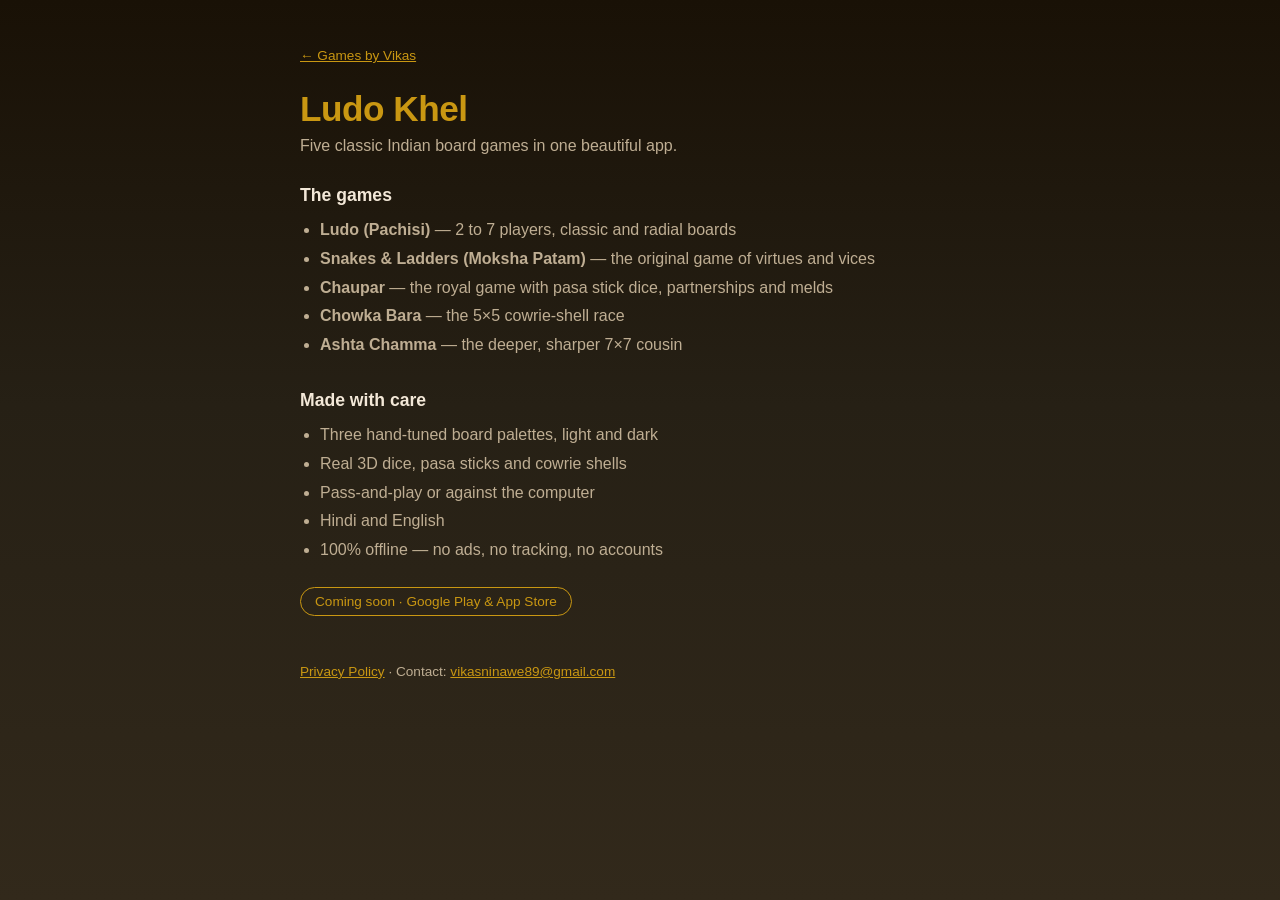
==== ludokhel/index.html @ 20a8bbf3 "Studio site: Ludo Khel page + privacy policy (en/hi) Co-Authored-By: Claude Fable 5 <noreply@anthrop" ====
<!doctype html>
<html lang="en">
<head>
<meta charset="utf-8">
<meta name="viewport" content="width=device-width, initial-scale=1">
<title>Ludo Khel — Indian Board Games</title>
<meta name="description" content="Ludo, Snakes & Ladders, Chaupar, Chowka Bara, Ashta Chamma — offline, no ads, Hindi & English.">
<style>
  :root{--bg1:#191106;--bg2:#262015;--bg3:#32291b;--gold:#c99712;--ink:#f3e8d8;--dim:#bfae93;--line:#4a3f2c}
  *{box-sizing:border-box;margin:0}
  body{font-family:-apple-system,"Segoe UI",Roboto,sans-serif;background:linear-gradient(180deg,var(--bg1),var(--bg2) 45%,var(--bg3));color:var(--ink);min-height:100vh}
  .wrap{max-width:720px;margin:0 auto;padding:48px 20px 64px}
  .crumb{font-size:.85rem;margin-bottom:26px}
  h1{font-size:2.2rem;color:var(--gold);letter-spacing:-.5px}
  .tag{color:var(--dim);margin-top:8px}
  h2{font-size:1.1rem;margin:30px 0 10px;color:var(--ink)}
  ul{padding-left:20px;color:var(--dim);line-height:1.8}
  .badge{display:inline-block;margin-top:22px;font-size:.85rem;color:var(--gold);border:1px solid var(--gold);border-radius:999px;padding:6px 14px}
  footer{margin-top:44px;color:var(--dim);font-size:.85rem;line-height:1.8}
  a{color:var(--gold)}
</style>
</head>
<body>
<div class="wrap">
  <div class="crumb"><a href="/">← Games by Vikas</a></div>
  <h1>Ludo Khel</h1>
  <p class="tag">Five classic Indian board games in one beautiful app.</p>
  <h2>The games</h2>
  <ul>
    <li><b>Ludo (Pachisi)</b> — 2 to 7 players, classic and radial boards</li>
    <li><b>Snakes &amp; Ladders (Moksha Patam)</b> — the original game of virtues and vices</li>
    <li><b>Chaupar</b> — the royal game with pasa stick dice, partnerships and melds</li>
    <li><b>Chowka Bara</b> — the 5×5 cowrie-shell race</li>
    <li><b>Ashta Chamma</b> — the deeper, sharper 7×7 cousin</li>
  </ul>
  <h2>Made with care</h2>
  <ul>
    <li>Three hand-tuned board palettes, light and dark</li>
    <li>Real 3D dice, pasa sticks and cowrie shells</li>
    <li>Pass-and-play or against the computer</li>
    <li>Hindi and English</li>
    <li>100% offline — no ads, no tracking, no accounts</li>
  </ul>
  <span class="badge">Coming soon · Google Play &amp; App Store</span>
  <footer>
    <a href="/ludokhel/privacy/">Privacy Policy</a> ·
    Contact: <a href="mailto:vikasninawe89@gmail.com">vikasninawe89@gmail.com</a>
  </footer>
</div>
</body>
</html>
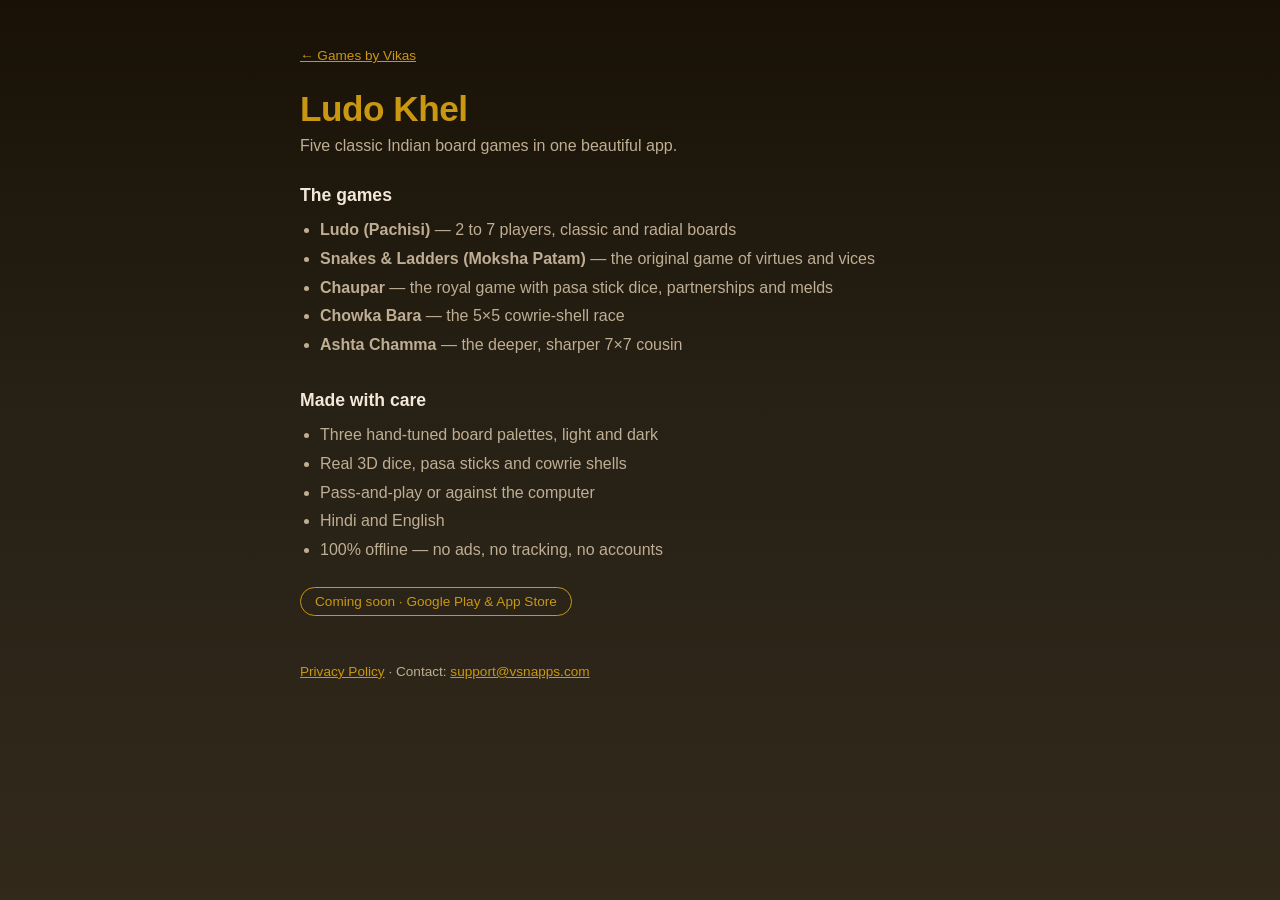
==== commit ef17f44d: "Support email -> support@vsnapps.com Co-Authored-By: Claude Fable 5 <noreply@anthropic.com>" ====
--- a/ludokhel/index.html
+++ b/ludokhel/index.html
@@ -44,7 +44,7 @@
   <span class="badge">Coming soon · Google Play &amp; App Store</span>
   <footer>
     <a href="/ludokhel/privacy/">Privacy Policy</a> ·
-    Contact: <a href="mailto:vikasninawe89@gmail.com">vikasninawe89@gmail.com</a>
+    Contact: <a href="mailto:support@vsnapps.com">support@vsnapps.com</a>
   </footer>
 </div>
 </body>
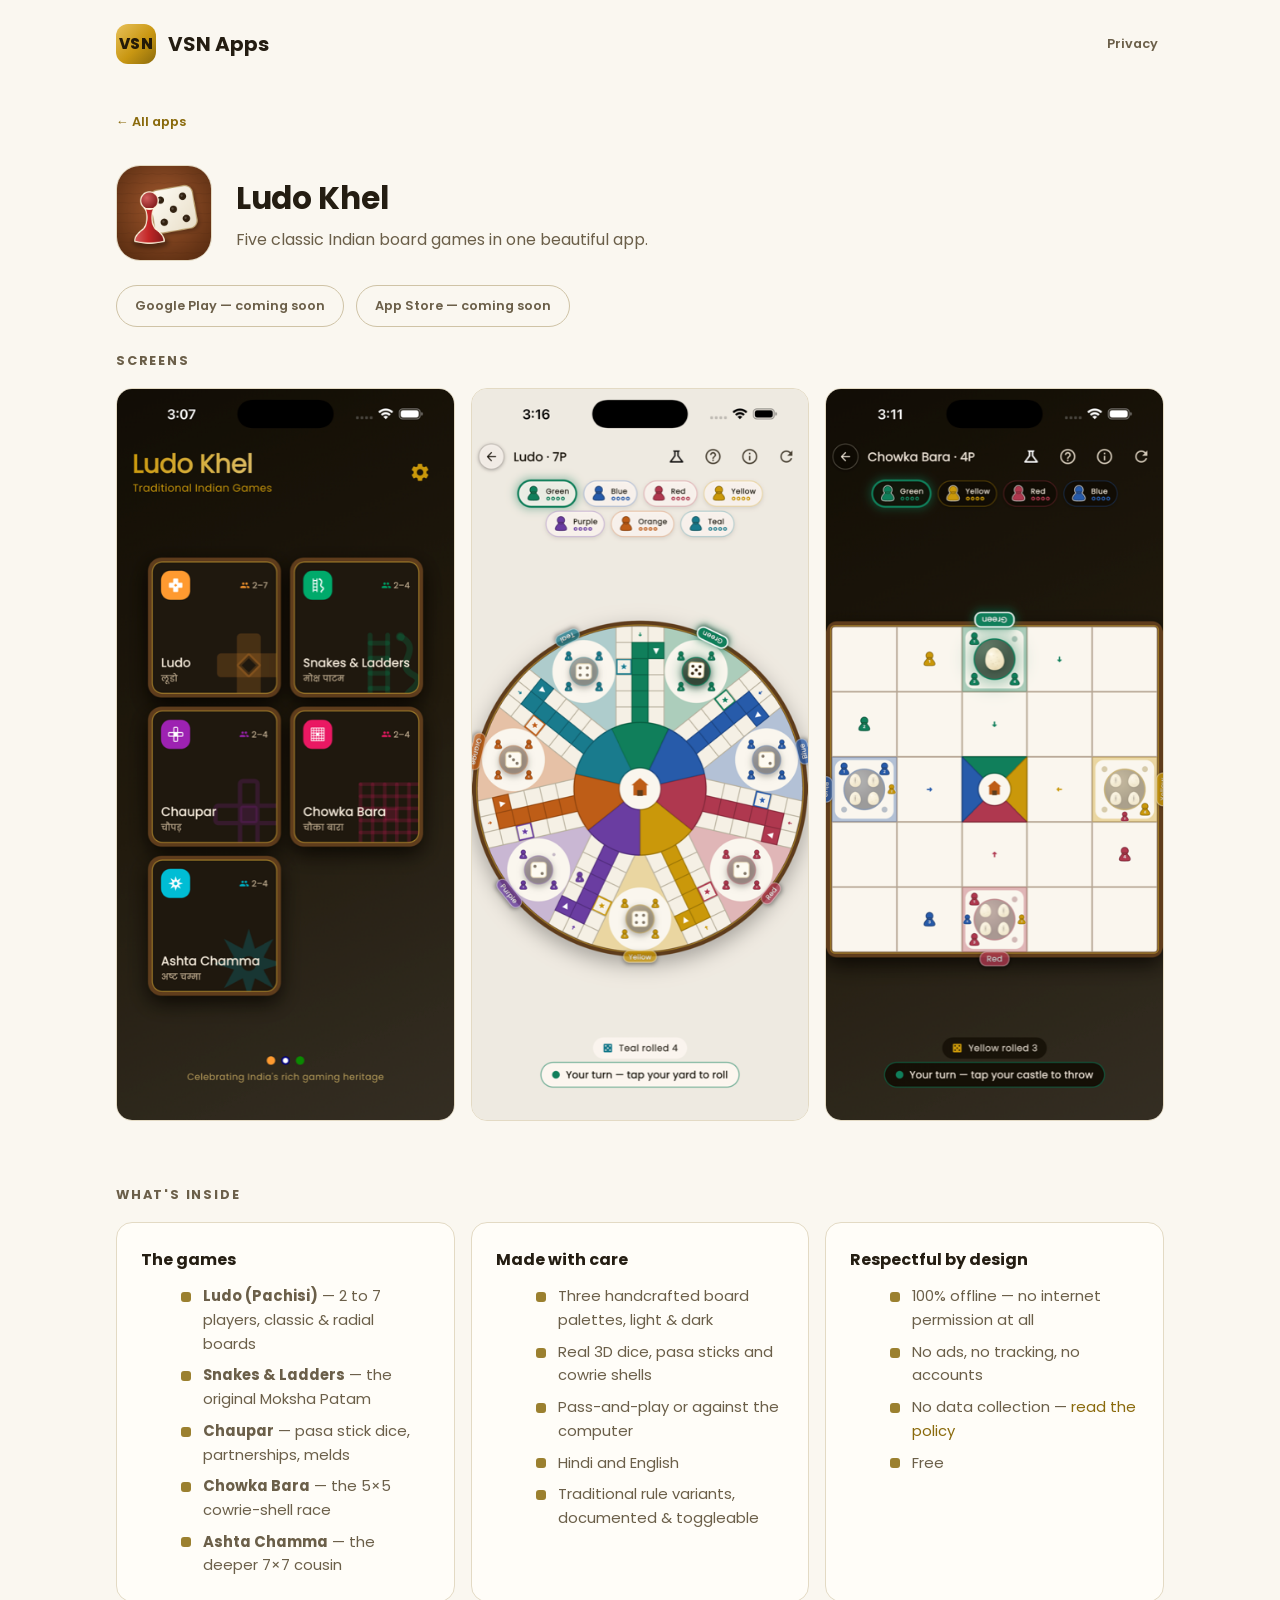
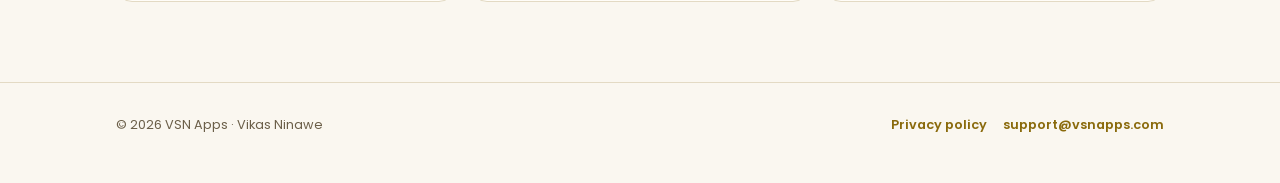
==== commit 137f4d4c: "Redesign: VSN Apps design system — token-driven, light+dark, app tiles Dark-first direction with gol" ====
--- a/ludokhel/index.html
+++ b/ludokhel/index.html
@@ -3,49 +3,93 @@
 <head>
 <meta charset="utf-8">
 <meta name="viewport" content="width=device-width, initial-scale=1">
-<title>Ludo Khel — Indian Board Games</title>
-<meta name="description" content="Ludo, Snakes & Ladders, Chaupar, Chowka Bara, Ashta Chamma — offline, no ads, Hindi & English.">
-<style>
-  :root{--bg1:#191106;--bg2:#262015;--bg3:#32291b;--gold:#c99712;--ink:#f3e8d8;--dim:#bfae93;--line:#4a3f2c}
-  *{box-sizing:border-box;margin:0}
-  body{font-family:-apple-system,"Segoe UI",Roboto,sans-serif;background:linear-gradient(180deg,var(--bg1),var(--bg2) 45%,var(--bg3));color:var(--ink);min-height:100vh}
-  .wrap{max-width:720px;margin:0 auto;padding:48px 20px 64px}
-  .crumb{font-size:.85rem;margin-bottom:26px}
-  h1{font-size:2.2rem;color:var(--gold);letter-spacing:-.5px}
-  .tag{color:var(--dim);margin-top:8px}
-  h2{font-size:1.1rem;margin:30px 0 10px;color:var(--ink)}
-  ul{padding-left:20px;color:var(--dim);line-height:1.8}
-  .badge{display:inline-block;margin-top:22px;font-size:.85rem;color:var(--gold);border:1px solid var(--gold);border-radius:999px;padding:6px 14px}
-  footer{margin-top:44px;color:var(--dim);font-size:.85rem;line-height:1.8}
-  a{color:var(--gold)}
-</style>
+<title>Ludo Khel — Five Classic Indian Board Games</title>
+<meta name="description" content="Ludo, Snakes & Ladders, Chaupar, Chowka Bara, Ashta Chamma — authentic rules, 3D dice, offline, no ads. Hindi & English.">
+<link rel="icon" type="image/png" href="/assets/favicon.png">
+<link rel="preconnect" href="https://fonts.googleapis.com">
+<link rel="preconnect" href="https://fonts.gstatic.com" crossorigin>
+<link href="https://fonts.googleapis.com/css2?family=Poppins:wght@400;600;700;800&display=swap" rel="stylesheet">
+<link rel="stylesheet" href="/assets/site.css">
 </head>
 <body>
-<div class="wrap">
-  <div class="crumb"><a href="/">← Games by Vikas</a></div>
-  <h1>Ludo Khel</h1>
-  <p class="tag">Five classic Indian board games in one beautiful app.</p>
-  <h2>The games</h2>
-  <ul>
-    <li><b>Ludo (Pachisi)</b> — 2 to 7 players, classic and radial boards</li>
-    <li><b>Snakes &amp; Ladders (Moksha Patam)</b> — the original game of virtues and vices</li>
-    <li><b>Chaupar</b> — the royal game with pasa stick dice, partnerships and melds</li>
-    <li><b>Chowka Bara</b> — the 5×5 cowrie-shell race</li>
-    <li><b>Ashta Chamma</b> — the deeper, sharper 7×7 cousin</li>
-  </ul>
-  <h2>Made with care</h2>
-  <ul>
-    <li>Three hand-tuned board palettes, light and dark</li>
-    <li>Real 3D dice, pasa sticks and cowrie shells</li>
-    <li>Pass-and-play or against the computer</li>
-    <li>Hindi and English</li>
-    <li>100% offline — no ads, no tracking, no accounts</li>
-  </ul>
-  <span class="badge">Coming soon · Google Play &amp; App Store</span>
-  <footer>
-    <a href="/ludokhel/privacy/">Privacy Policy</a> ·
-    Contact: <a href="mailto:support@vsnapps.com">support@vsnapps.com</a>
-  </footer>
-</div>
+<header class="site-head">
+  <div class="wrap">
+    <a class="brand" href="/"><span class="brand-mark" aria-hidden="true">VSN</span>VSN Apps</a>
+    <span class="head-spacer"></span>
+    <a class="head-link" href="/ludokhel/privacy/">Privacy</a>
+  </div>
+</header>
+
+<main class="wrap">
+  <nav class="crumb" aria-label="Breadcrumb"><a href="/">← All apps</a></nav>
+
+  <section class="app-head">
+    <img src="/assets/ludokhel/icon.png" alt="Ludo Khel app icon" width="96" height="96">
+    <div>
+      <h1>Ludo Khel</h1>
+      <p class="tag">Five classic Indian board games in one beautiful app.</p>
+    </div>
+  </section>
+
+  <div class="store-pills" aria-label="Availability">
+    <span class="pill">Google Play — coming soon</span>
+    <span class="pill">App Store — coming soon</span>
+  </div>
+
+  <section class="section" aria-labelledby="shots-h" style="padding-top:0">
+    <h2 id="shots-h" style="font-size:var(--fs-sm);font-weight:700;letter-spacing:.14em;text-transform:uppercase;color:var(--text-muted);margin-bottom:var(--s4)">Screens</h2>
+    <div class="shots">
+      <img src="/assets/ludokhel/home.png" alt="Home screen with the five game tiles in the Royal Heritage dark theme" loading="lazy">
+      <img src="/assets/ludokhel/ludo7.png" alt="Seven-player radial Ludo board" loading="lazy">
+      <img src="/assets/ludokhel/chowka.png" alt="Chowka Bara board with cowrie shells" loading="lazy">
+    </div>
+  </section>
+
+  <section class="section" aria-labelledby="games-h2">
+    <h2 id="games-h2" style="font-size:var(--fs-sm);font-weight:700;letter-spacing:.14em;text-transform:uppercase;color:var(--text-muted);margin-bottom:var(--s4)">What's inside</h2>
+    <div class="feature-cols">
+      <div class="feature-card">
+        <h3>The games</h3>
+        <ul>
+          <li><b>Ludo (Pachisi)</b> — 2 to 7 players, classic &amp; radial boards</li>
+          <li><b>Snakes &amp; Ladders</b> — the original Moksha Patam</li>
+          <li><b>Chaupar</b> — pasa stick dice, partnerships, melds</li>
+          <li><b>Chowka Bara</b> — the 5×5 cowrie-shell race</li>
+          <li><b>Ashta Chamma</b> — the deeper 7×7 cousin</li>
+        </ul>
+      </div>
+      <div class="feature-card">
+        <h3>Made with care</h3>
+        <ul>
+          <li>Three handcrafted board palettes, light &amp; dark</li>
+          <li>Real 3D dice, pasa sticks and cowrie shells</li>
+          <li>Pass-and-play or against the computer</li>
+          <li>Hindi and English</li>
+          <li>Traditional rule variants, documented &amp; toggleable</li>
+        </ul>
+      </div>
+      <div class="feature-card">
+        <h3>Respectful by design</h3>
+        <ul>
+          <li>100% offline — no internet permission at all</li>
+          <li>No ads, no tracking, no accounts</li>
+          <li>No data collection — <a href="/ludokhel/privacy/">read the policy</a></li>
+          <li>Free</li>
+        </ul>
+      </div>
+    </div>
+  </section>
+</main>
+
+<footer class="site-foot">
+  <div class="wrap">
+    <p>© 2026 VSN Apps · Vikas Ninawe</p>
+    <span class="foot-spacer"></span>
+    <nav aria-label="Footer">
+      <a href="/ludokhel/privacy/">Privacy policy</a>
+      <a href="mailto:support@vsnapps.com">support@vsnapps.com</a>
+    </nav>
+  </div>
+</footer>
 </body>
 </html>
--- a/assets/site.css
+++ b/assets/site.css
@@ -0,0 +1,146 @@
+/* ============ VSN Apps design system ============
+   Direction: dark-first / high-contrast. Gold accent, border elevation.
+   Semantic tokens only in components; primitives live here.        */
+
+:root{
+  /* primitives */
+  --gold-300:#e8c15a; --gold-400:#d9a92c; --gold-500:#c99712; --gold-700:#8a6a0c; --gold-800:#6e550e;
+  --ink-950:#15100a; --ink-900:#1d1710; --ink-850:#241d13; --ink-800:#2d2518; --ink-700:#3a3022;
+  --cream-50:#faf7f0; --cream-100:#f3eee2; --cream-200:#e7dfcc; --cream-400:#b9ae95;
+  --paper-900:#2a241a; --paper-100:#fffdf8;
+  --seat-g:#177e5b; --seat-b:#2b5ba8; --seat-y:#c99712; --seat-r:#ae3b50; --seat-p:#6a3fa0;
+
+  /* semantic — dark (default) */
+  --bg:var(--ink-950);
+  --bg-raise:var(--ink-900);
+  --surface:var(--ink-850);
+  --surface-hover:var(--ink-800);
+  --text:#f3ecdc;
+  --text-muted:#c7bba2;          /* 4.5:1+ on surface */
+  --accent:var(--gold-400);
+  --accent-strong:var(--gold-300);
+  --on-accent:#241a08;
+  --border:#453a28;
+  --border-strong:#5c4e35;
+  --shadow:0 18px 40px -22px rgba(0,0,0,.8);
+
+  /* type scale (1.25) & spacing (4 base) */
+  --fs-sm:.8rem; --fs-base:1rem; --fs-md:1.25rem; --fs-lg:1.563rem; --fs-xl:1.953rem; --fs-2xl:2.441rem;
+  --s1:4px; --s2:8px; --s3:12px; --s4:16px; --s5:24px; --s6:32px; --s7:48px; --s8:64px; --s9:96px;
+  --r-sm:10px; --r-md:16px; --r-lg:24px;
+  --maxw:1080px;
+}
+@media (prefers-color-scheme: light){
+  :root:not([data-theme="dark"]){
+    --bg:var(--cream-50); --bg-raise:var(--cream-100);
+    --surface:var(--paper-100); --surface-hover:#fff;
+    --text:#241d12; --text-muted:#6b5f49;
+    --accent:var(--gold-700); --accent-strong:var(--gold-800); --on-accent:#fff;
+    --border:#e3dac4; --border-strong:#cfc3a6;
+    --shadow:0 18px 40px -26px rgba(60,45,10,.35);
+  }
+}
+:root[data-theme="light"]{
+  --bg:var(--cream-50); --bg-raise:var(--cream-100);
+  --surface:var(--paper-100); --surface-hover:#fff;
+  --text:#241d12; --text-muted:#6b5f49;
+  --accent:var(--gold-700); --accent-strong:var(--gold-800); --on-accent:#fff;
+  --border:#e3dac4; --border-strong:#cfc3a6;
+  --shadow:0 18px 40px -26px rgba(60,45,10,.35);
+}
+
+*{box-sizing:border-box;margin:0}
+html{scroll-behavior:smooth}
+@media (prefers-reduced-motion: reduce){ html{scroll-behavior:auto} }
+body{
+  font-family:"Poppins",-apple-system,"Segoe UI",sans-serif;
+  background:var(--bg); color:var(--text);
+  font-size:var(--fs-base); line-height:1.6;
+  -webkit-font-smoothing:antialiased;
+}
+.wrap{max-width:var(--maxw);margin:0 auto;padding:0 var(--s4)}
+a{color:var(--accent);text-decoration:none}
+a:hover{color:var(--accent-strong);text-decoration:underline}
+:focus-visible{outline:2px solid var(--accent);outline-offset:3px;border-radius:4px}
+
+/* ---------- header ---------- */
+.site-head{padding:var(--s5) 0}
+.site-head .wrap{display:flex;align-items:center;gap:var(--s3)}
+.brand{display:flex;align-items:center;gap:var(--s3);color:var(--text);font-weight:700;font-size:var(--fs-md)}
+.brand:hover{text-decoration:none;color:var(--text)}
+.brand-mark{
+  width:40px;height:40px;border-radius:12px;flex:none;
+  background:linear-gradient(135deg,var(--gold-300),var(--gold-500) 55%,var(--gold-700));
+  color:#241a08;display:grid;place-items:center;
+  font-weight:800;font-size:.95rem;letter-spacing:.5px;
+}
+.head-spacer{flex:1}
+.head-link{font-size:var(--fs-sm);font-weight:600;color:var(--text-muted);padding:10px 6px}
+
+/* ---------- hero ---------- */
+.hero{padding:var(--s7) 0 var(--s6)}
+.hero h1{font-size:clamp(var(--fs-xl),5.5vw,var(--fs-2xl));line-height:1.12;letter-spacing:-.02em;max-width:18ch}
+.hero h1 em{font-style:normal;color:var(--accent)}
+.hero p{color:var(--text-muted);margin-top:var(--s4);max-width:52ch}
+.seat-dots{display:flex;gap:10px;margin-top:var(--s5)}
+.seat-dots span{width:12px;height:12px;border-radius:50%}
+
+/* ---------- sections ---------- */
+.section{padding:var(--s6) 0}
+.section>.wrap>h2{font-size:var(--fs-sm);font-weight:700;letter-spacing:.14em;text-transform:uppercase;color:var(--text-muted);margin-bottom:var(--s4)}
+
+/* ---------- app tiles ---------- */
+.tiles{display:grid;grid-template-columns:repeat(auto-fit,minmax(min(300px,100%),1fr));gap:var(--s4)}
+.tile{
+  display:flex;flex-direction:column;gap:var(--s4);
+  background:var(--surface);border:1px solid var(--border);border-radius:var(--r-lg);
+  padding:var(--s5);color:var(--text);
+}
+a.tile{transition:transform .18s ease-out,border-color .18s ease-out,box-shadow .18s ease-out}
+a.tile:hover{text-decoration:none;color:var(--text);border-color:var(--accent);box-shadow:var(--shadow)}
+@media (prefers-reduced-motion: no-preference){ a.tile:hover{transform:translateY(-3px)} }
+.tile-top{display:flex;align-items:center;gap:var(--s4);min-width:0}
+.tile-icon{width:64px;height:64px;border-radius:16px;flex:none;border:1px solid var(--border)}
+.tile-icon.placeholder{display:grid;place-items:center;background:var(--bg-raise);color:var(--text-muted);font-size:24px;border-style:dashed}
+.tile h3{font-size:var(--fs-md);line-height:1.25}
+.tile .kind{font-size:var(--fs-sm);color:var(--text-muted);font-weight:600}
+.tile p{color:var(--text-muted);font-size:.925rem}
+.chips{display:flex;flex-wrap:wrap;gap:var(--s2);margin-top:auto}
+.chip{font-size:var(--fs-sm);font-weight:600;border:1px solid var(--border-strong);color:var(--text-muted);border-radius:999px;padding:4px 12px}
+.chip.gold{border-color:var(--accent);color:var(--accent)}
+.tile.soon{border-style:dashed;justify-content:center;align-items:flex-start}
+
+/* ---------- app page ---------- */
+.crumb{font-size:var(--fs-sm);font-weight:600;padding-top:var(--s5)}
+.app-head{display:flex;gap:var(--s5);align-items:center;padding:var(--s6) 0 var(--s5);flex-wrap:wrap}
+.app-head img{width:96px;height:96px;border-radius:24px;border:1px solid var(--border)}
+.app-head h1{font-size:var(--fs-xl);letter-spacing:-.01em}
+.app-head .tag{color:var(--text-muted);margin-top:var(--s1)}
+.store-pills{display:flex;gap:var(--s3);flex-wrap:wrap;padding-bottom:var(--s5)}
+.pill{display:inline-flex;align-items:center;gap:8px;border:1px solid var(--border-strong);border-radius:999px;padding:10px 18px;font-size:var(--fs-sm);font-weight:600;color:var(--text-muted)}
+.shots{display:grid;grid-template-columns:repeat(auto-fit,minmax(min(240px,100%),1fr));gap:var(--s4)}
+.shots img{width:100%;height:auto;border-radius:var(--r-md);border:1px solid var(--border)}
+.feature-cols{display:grid;grid-template-columns:repeat(auto-fit,minmax(min(320px,100%),1fr));gap:var(--s4)}
+.feature-card{background:var(--surface);border:1px solid var(--border);border-radius:var(--r-md);padding:var(--s5)}
+.feature-card h3{font-size:var(--fs-base);margin-bottom:var(--s3)}
+.feature-card ul{list-style:none;display:grid;gap:var(--s2)}
+.feature-card li{color:var(--text-muted);font-size:.925rem;padding-left:22px;position:relative}
+.feature-card li::before{content:"";position:absolute;left:0;top:.52em;width:10px;height:10px;border-radius:3px;background:var(--accent);opacity:.85}
+
+/* ---------- document (privacy) ---------- */
+.doc{max-width:68ch;margin:0 auto;padding:var(--s5) var(--s4) var(--s8)}
+.doc h1{font-size:var(--fs-lg);letter-spacing:-.01em}
+.doc .meta{color:var(--text-muted);font-size:var(--fs-sm);margin:var(--s2) 0 var(--s5)}
+.doc h2{font-size:var(--fs-base);margin:var(--s5) 0 var(--s2)}
+.doc p{color:var(--text-muted);font-size:.95rem}
+.doc .lead{color:var(--text);font-weight:600}
+.doc hr{border:0;border-top:1px solid var(--border);margin:var(--s7) 0}
+.email{display:inline-block;margin-top:var(--s2);font-weight:700;color:var(--accent)}
+
+/* ---------- footer ---------- */
+.site-foot{border-top:1px solid var(--border);margin-top:var(--s7);padding:var(--s6) 0 var(--s7)}
+.site-foot .wrap{display:flex;flex-wrap:wrap;gap:var(--s4);align-items:center}
+.site-foot p{color:var(--text-muted);font-size:var(--fs-sm)}
+.foot-spacer{flex:1}
+.site-foot nav{display:flex;gap:var(--s4)}
+.site-foot a{font-size:var(--fs-sm);font-weight:600}
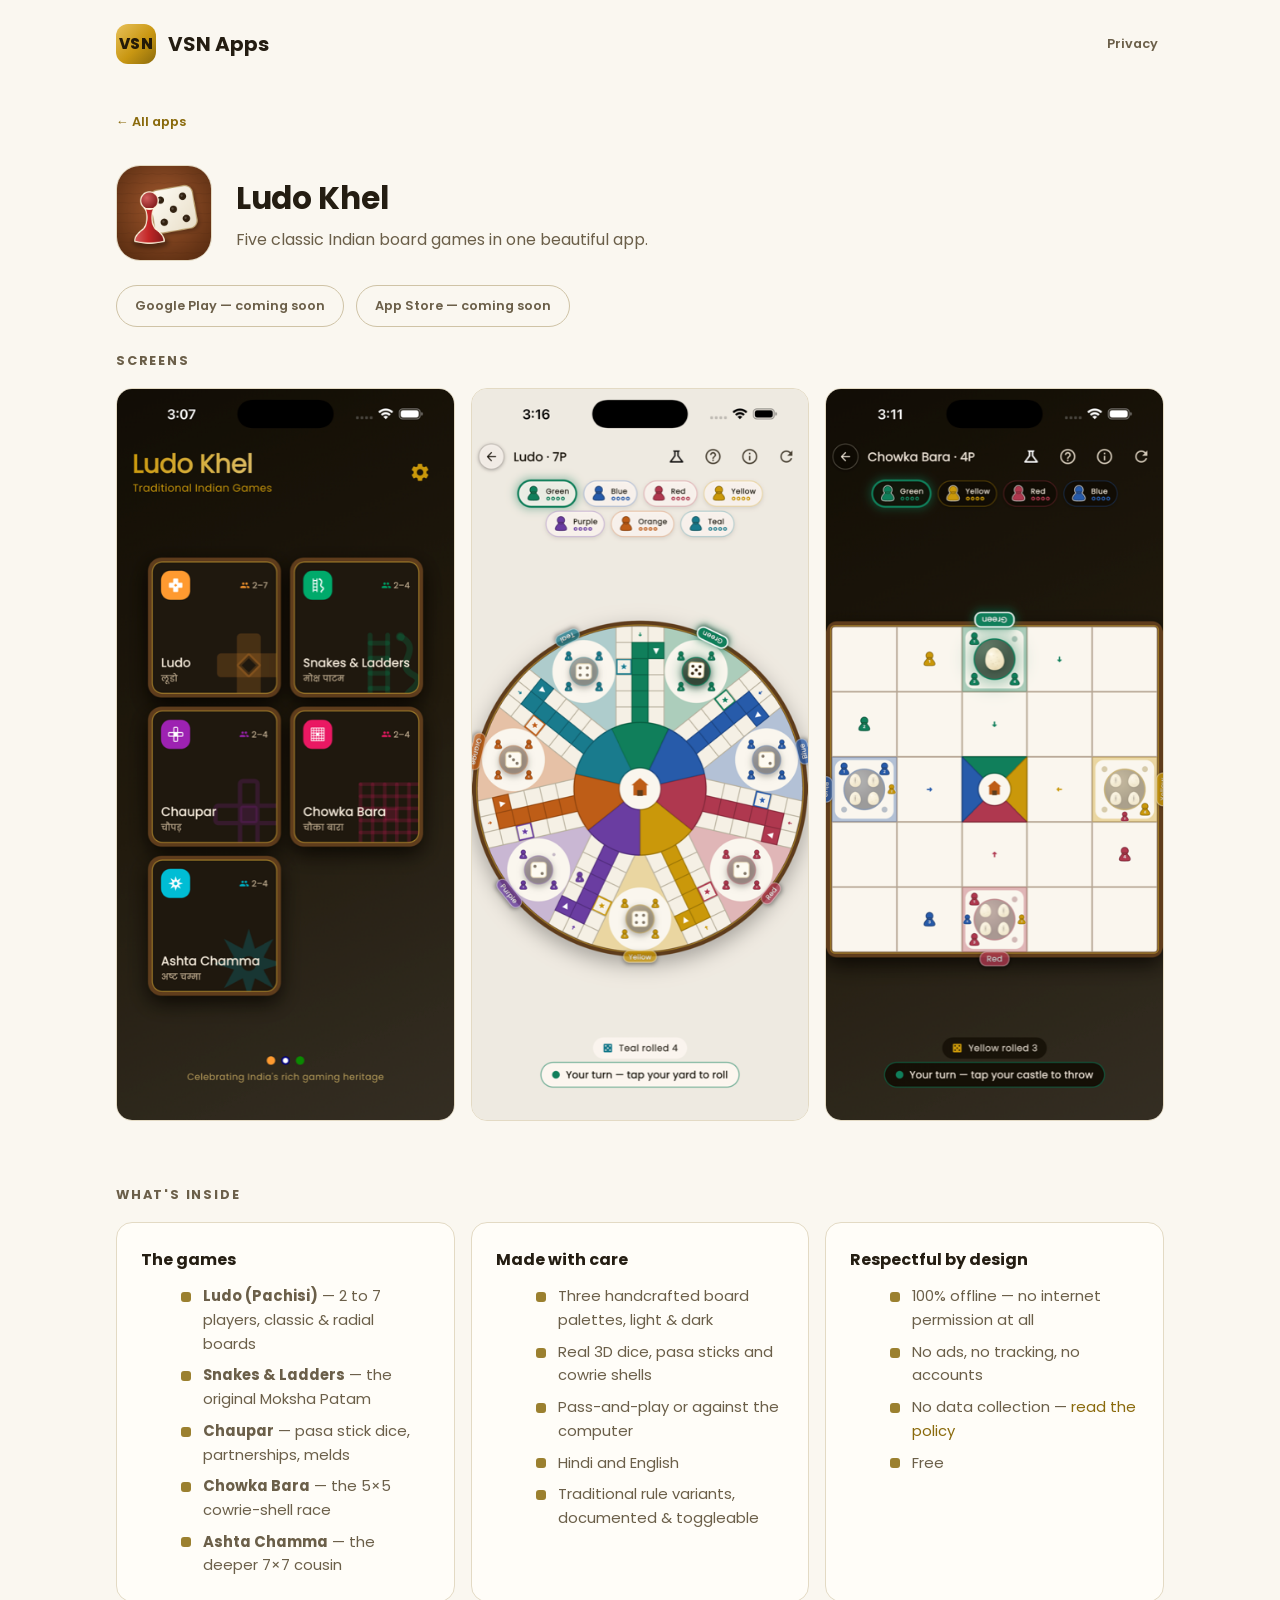
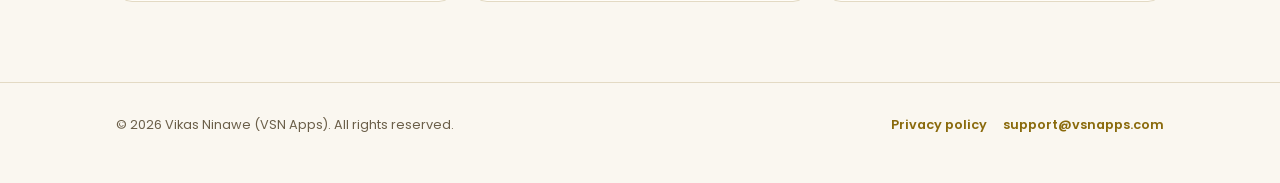
==== commit 732e8673: "Footer: proper copyright statement Co-Authored-By: Claude Fable 5 <noreply@anthropic.com>" ====
--- a/ludokhel/index.html
+++ b/ludokhel/index.html
@@ -83,7 +83,7 @@
 
 <footer class="site-foot">
   <div class="wrap">
-    <p>© 2026 VSN Apps · Vikas Ninawe</p>
+    <p>© 2026 Vikas Ninawe (VSN Apps). All rights reserved.</p>
     <span class="foot-spacer"></span>
     <nav aria-label="Footer">
       <a href="/ludokhel/privacy/">Privacy policy</a>
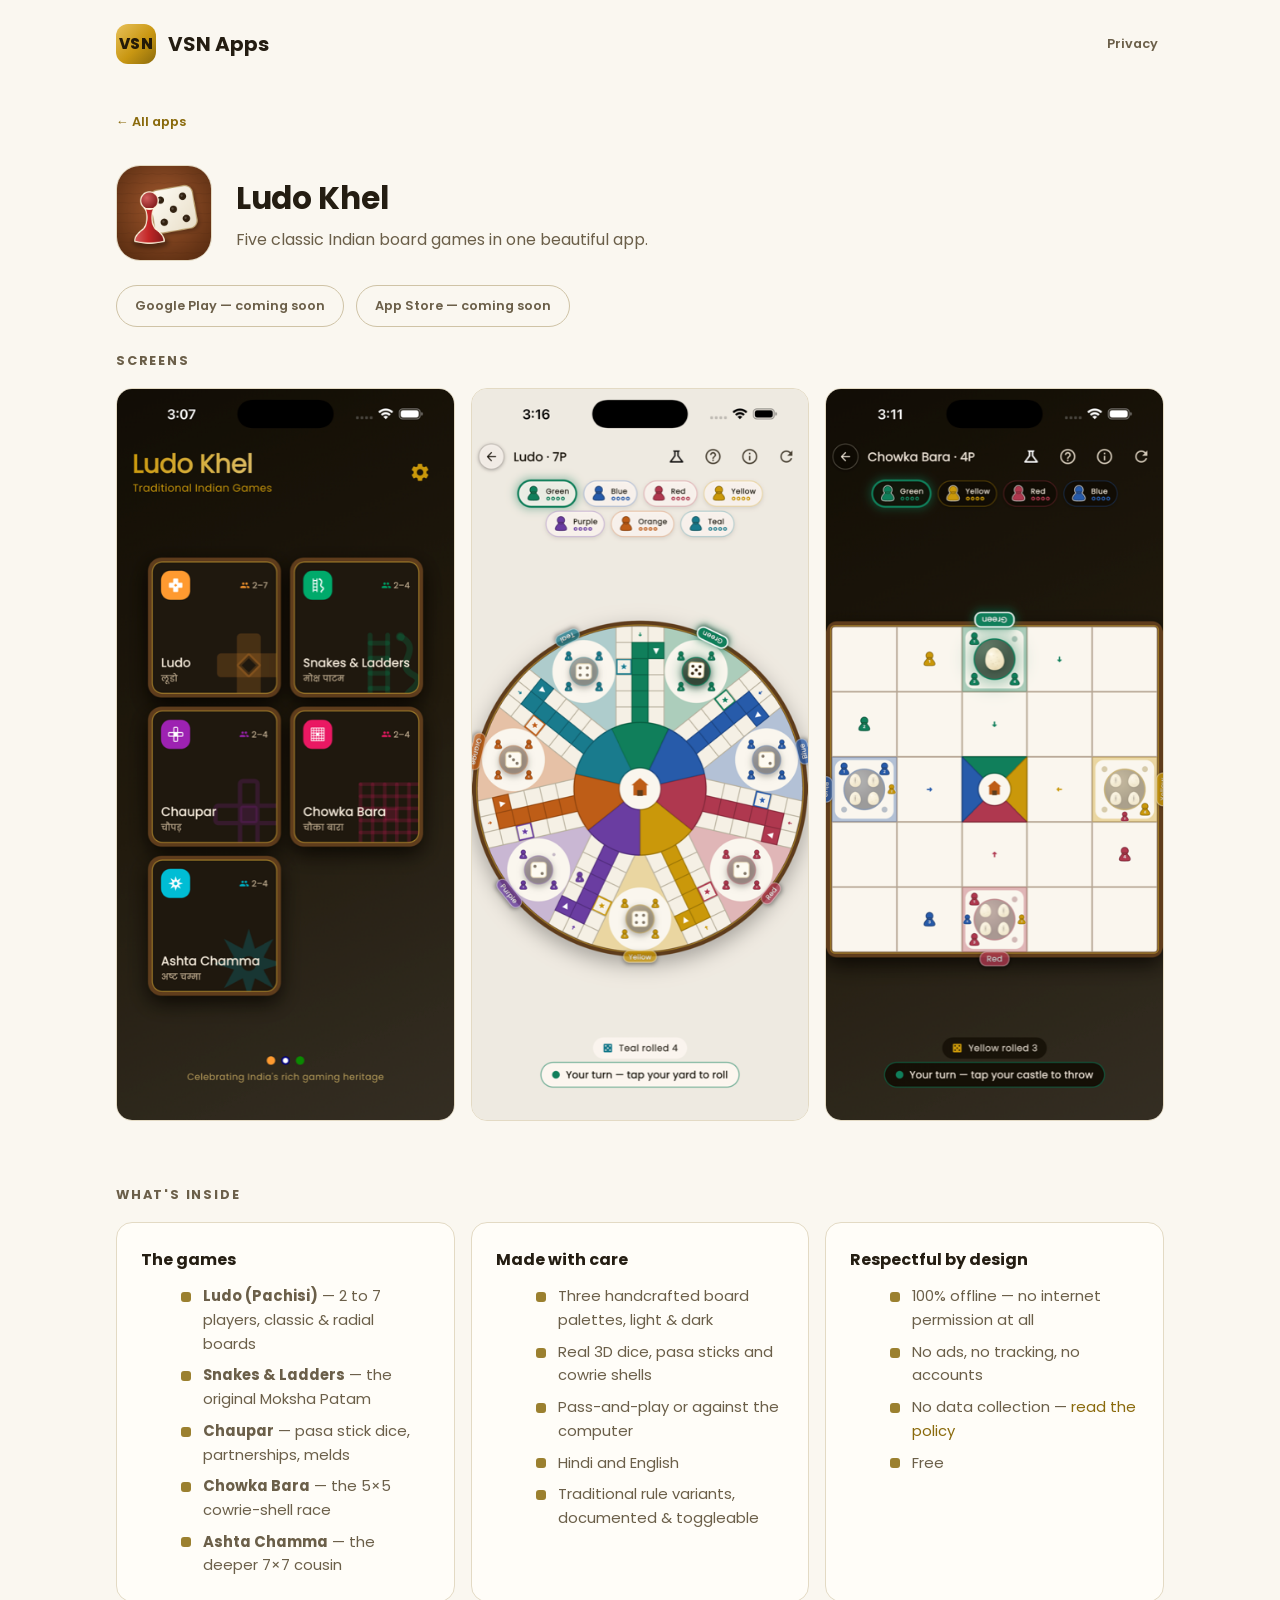
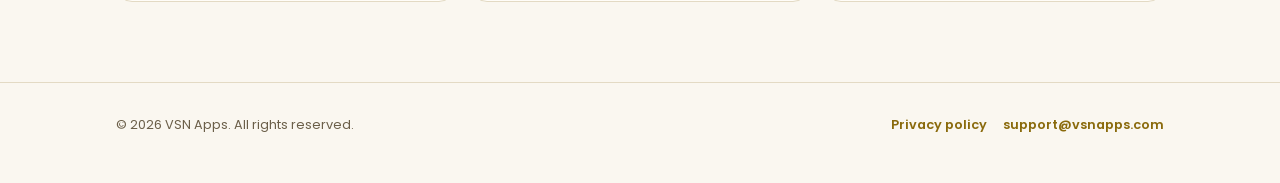
==== commit 7af283ff: "Remove personal name; studio-only branding Co-Authored-By: Claude Fable 5 <noreply@anthropic.com>" ====
--- a/ludokhel/index.html
+++ b/ludokhel/index.html
@@ -83,7 +83,7 @@
 
 <footer class="site-foot">
   <div class="wrap">
-    <p>© 2026 Vikas Ninawe (VSN Apps). All rights reserved.</p>
+    <p>© 2026 VSN Apps. All rights reserved.</p>
     <span class="foot-spacer"></span>
     <nav aria-label="Footer">
       <a href="/ludokhel/privacy/">Privacy policy</a>
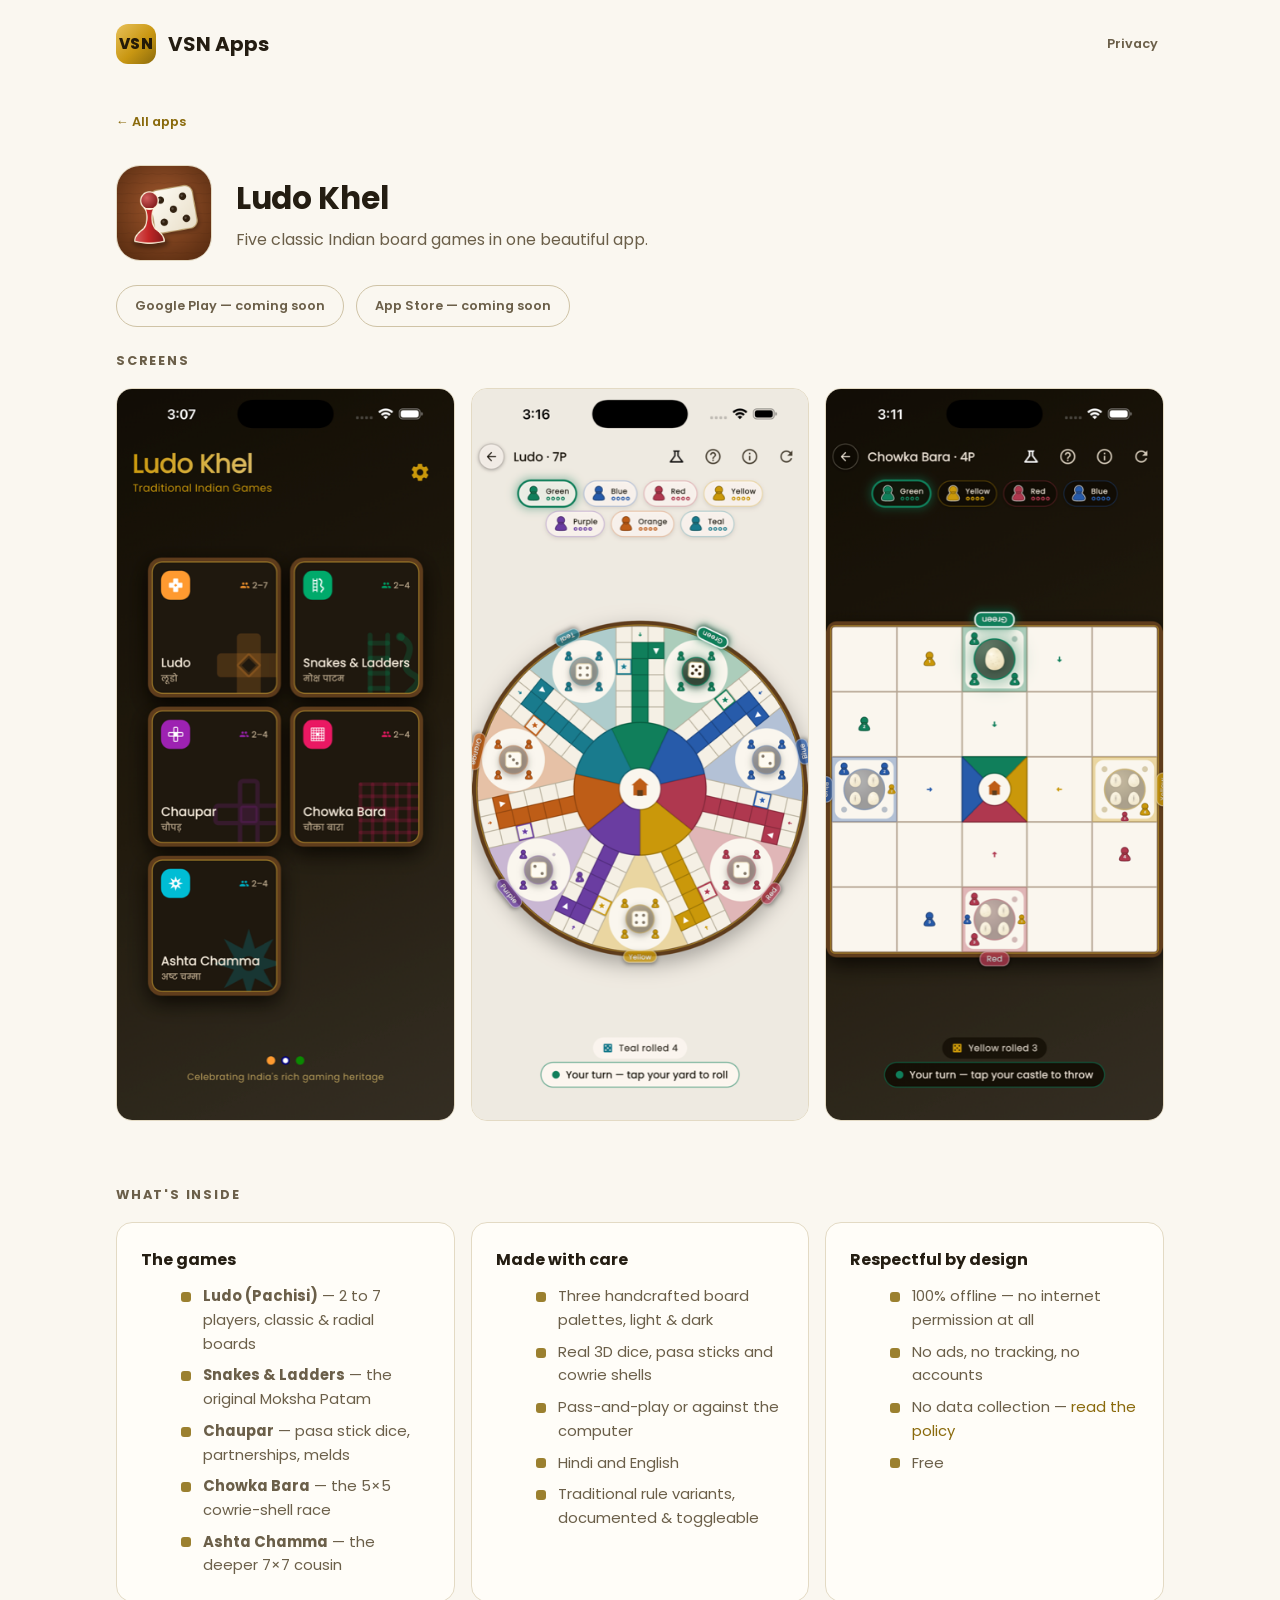
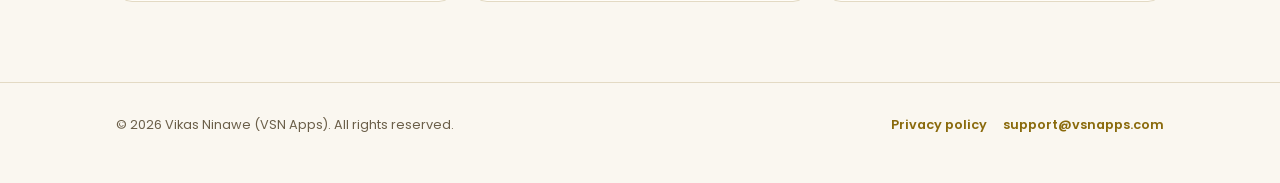
==== commit 06587612: "Copyright line as dictated: owner name in the legal line Co-Authored-By: Claude Fable 5 <noreply@ant" ====
--- a/ludokhel/index.html
+++ b/ludokhel/index.html
@@ -83,7 +83,7 @@
 
 <footer class="site-foot">
   <div class="wrap">
-    <p>© 2026 VSN Apps. All rights reserved.</p>
+    <p>© 2026 Vikas Ninawe (VSN Apps). All rights reserved.</p>
     <span class="foot-spacer"></span>
     <nav aria-label="Footer">
       <a href="/ludokhel/privacy/">Privacy policy</a>
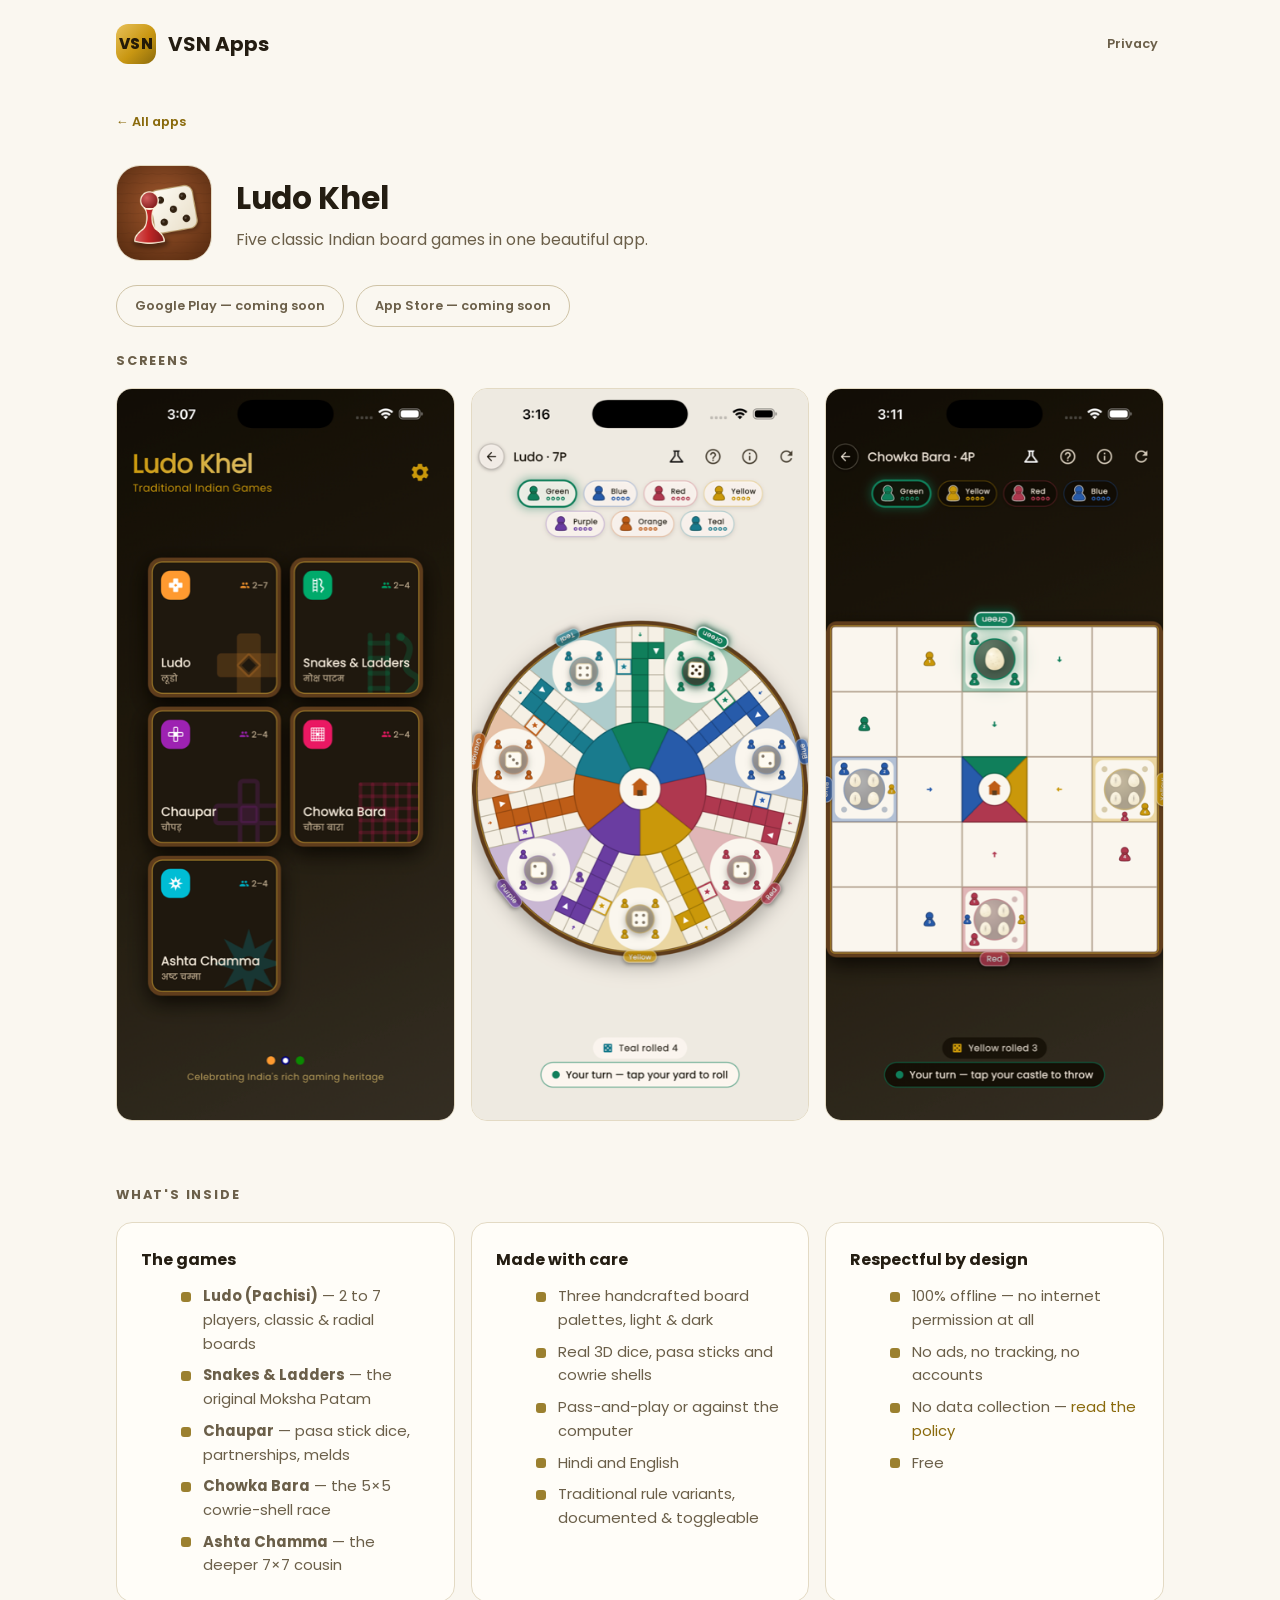
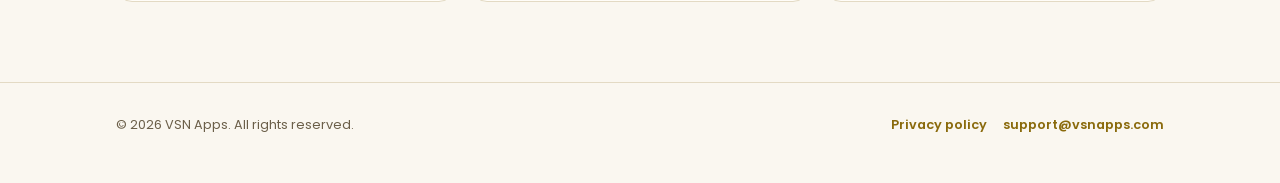
==== commit 690ba7b8: "Copyright: studio name only Co-Authored-By: Claude Fable 5 <noreply@anthropic.com>" ====
--- a/ludokhel/index.html
+++ b/ludokhel/index.html
@@ -83,7 +83,7 @@
 
 <footer class="site-foot">
   <div class="wrap">
-    <p>© 2026 Vikas Ninawe (VSN Apps). All rights reserved.</p>
+    <p>© 2026 VSN Apps. All rights reserved.</p>
     <span class="foot-spacer"></span>
     <nav aria-label="Footer">
       <a href="/ludokhel/privacy/">Privacy policy</a>
